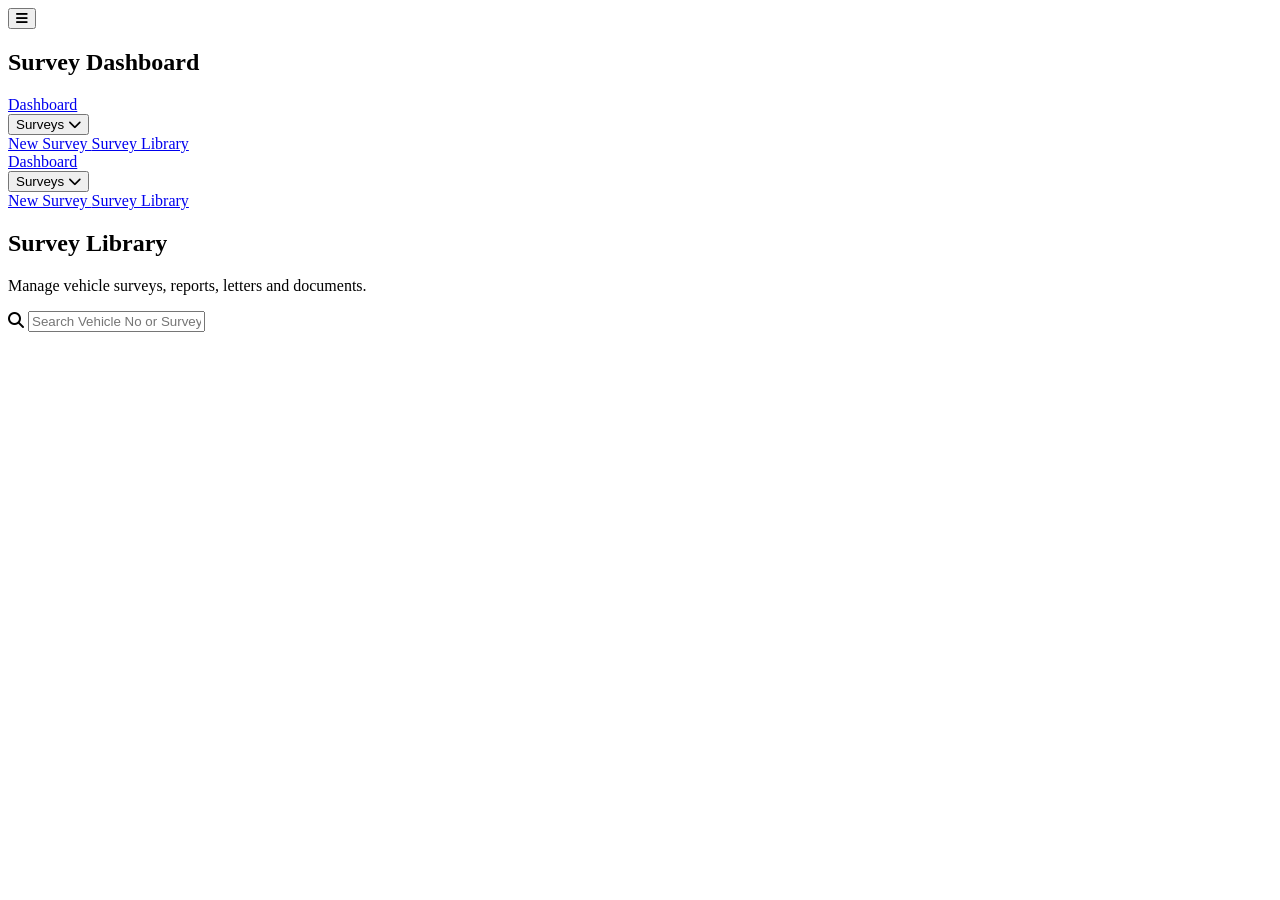
==== survey-library.html @ 373b01b8 "Add files via upload" ====
<!DOCTYPE html>
<html lang="en">

<head>

    <meta charset="UTF-8">
    <meta name="viewport"
          content="width=device-width, initial-scale=1.0">

    <title>Survey Library</title>

    <link rel="stylesheet"
          href="../css/common.css">

    <link rel="stylesheet"
          href="../css/survey-library.css">

    <link rel="stylesheet"
          href="https://cdnjs.cloudflare.com/ajax/libs/font-awesome/6.5.1/css/all.min.css">

</head>

<body>

<header class="navbar">

    <div class="nav-left">

        <button class="hamburger"
                id="hamburger">

            <i class="fas fa-bars"></i>

        </button>

        <h2 class="logo">
            Survey Dashboard
        </h2>

    </div>

    <nav class="desktop-nav">

        <a href="../index.html">
            Dashboard
        </a>

        <div class="dropdown">

            <button class="drop-btn">

                Surveys

                <i class="fas fa-chevron-down"></i>

            </button>

            <div class="dropdown-content">

                <a href="survey-new.html">
                    New Survey
                </a>

                <a href="survey-library.html">
                    Survey Library
                </a>

            </div>

        </div>

    </nav>

</header>

<aside class="sidebar"
       id="sidebar">

    <a href="../index.html">
        Dashboard
    </a>

    <div class="mobile-dropdown">

        <button id="mobileSurveyBtn">

            Surveys

            <i class="fas fa-chevron-down"></i>

        </button>

        <div id="mobileSurveyMenu">

            <a href="survey-new.html">
                New Survey
            </a>

            <a href="survey-library.html">
                Survey Library
            </a>

        </div>

    </div>

</aside>

<div class="overlay"
     id="overlay"></div>

<main class="library-container">

    <section class="page-header">

        <h1>
            Survey Library
        </h1>

        <p>
            Manage vehicle surveys, reports,
            letters and documents.
        </p>

    </section>

    <!-- SEARCH -->

    <section class="search-section card">

        <div class="search-box">

            <i class="fas fa-search"></i>

            <input type="text"
                   id="searchInput"
                   placeholder="Search Vehicle No or Survey No">

        </div>

    </section>

    <!-- VEHICLE LIST -->

    <section id="surveyContainer">

    </section>

</main>

<script src="../js/navbar.js"></script>
<script src="../js/survey-library.js"></script>

</body>

</html>
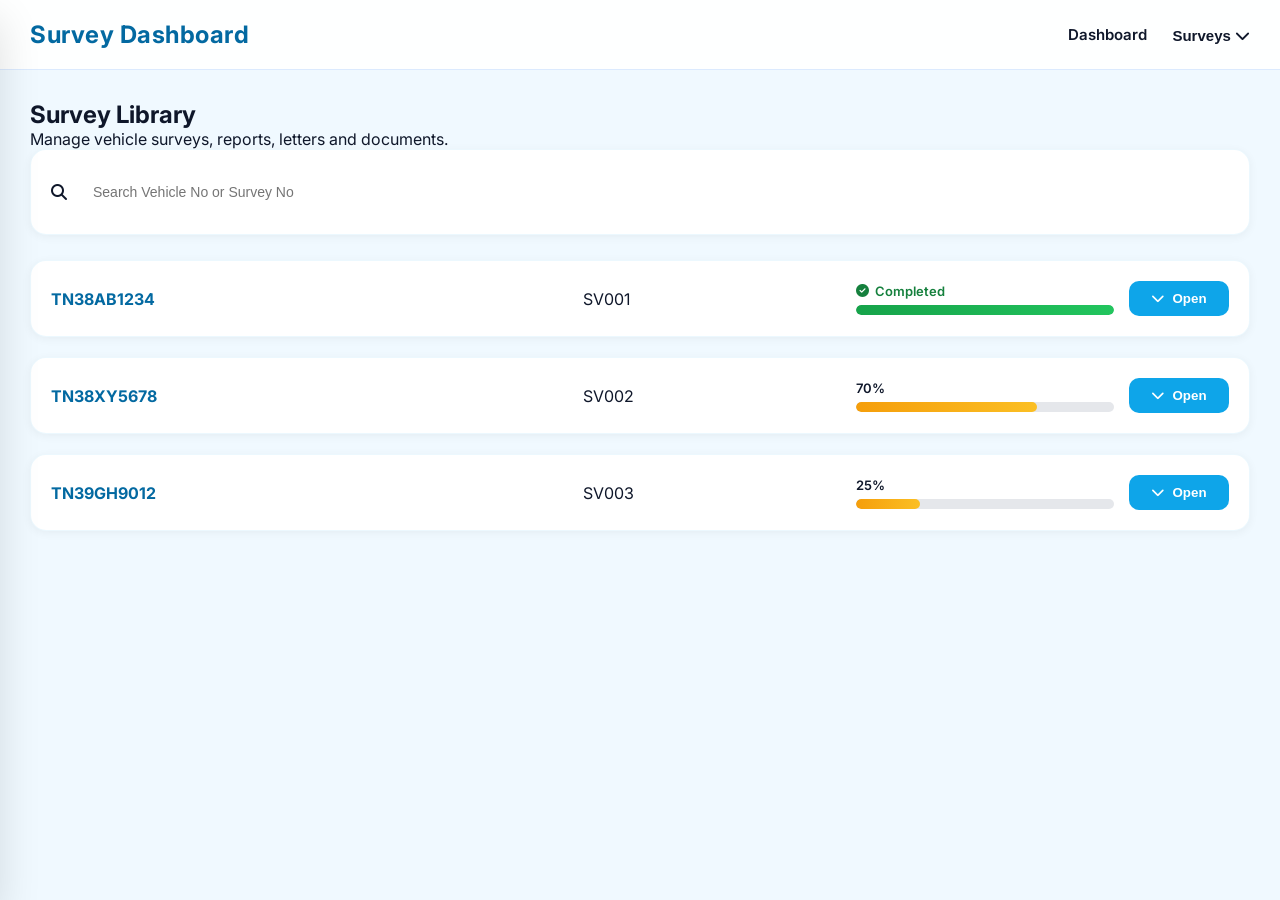
==== commit bf9f93af: "Refactor HTML structure and remove redundant paths" ====
--- a/survey-library.html
+++ b/survey-library.html
@@ -10,10 +10,10 @@
     <title>Survey Library</title>
 
     <link rel="stylesheet"
-          href="../css/common.css">
+          href="common.css">
 
     <link rel="stylesheet"
-          href="../css/survey-library.css">
+          href="survey-library.css">
 
     <link rel="stylesheet"
           href="https://cdnjs.cloudflare.com/ajax/libs/font-awesome/6.5.1/css/all.min.css">
@@ -148,9 +148,9 @@
 
 </main>
 
-<script src="../js/navbar.js"></script>
-<script src="../js/survey-library.js"></script>
+<script src="navbar.js"></script>
+<script src="survey-library.js"></script>
 
 </body>
 
-</html>+</html>
--- a/common.css
+++ b/common.css
@@ -0,0 +1,574 @@
+/* =========================
+   GOOGLE FONT
+========================= */
+
+@import url('https://fonts.googleapis.com/css2?family=Inter:wght@300;400;500;600;700&display=swap');
+
+/* =========================
+   ROOT VARIABLES
+========================= */
+
+:root {
+
+    /* Ocean Blue Serenity */
+
+    --primary: #0ea5e9;
+    --primary-dark: #0369a1;
+    --primary-light: #38bdf8;
+
+    --secondary: #06b6d4;
+
+    --background: #f0f9ff;
+    --card-bg: #ffffff;
+
+    --text-dark: #0f172a;
+    --text-light: #64748b;
+
+    --border: #dbeafe;
+
+    --success: #22c55e;
+    --warning: #f59e0b;
+    --danger: #ef4444;
+
+    --shadow-sm: 0 2px 10px rgba(0,0,0,.05);
+    --shadow-md: 0 10px 25px rgba(0,0,0,.08);
+    --shadow-lg: 0 20px 40px rgba(0,0,0,.12);
+
+    --radius-sm: 10px;
+    --radius-md: 16px;
+    --radius-lg: 24px;
+
+    --transition: all .3s ease;
+
+}
+
+/* =========================
+   RESET
+========================= */
+
+*{
+    margin:0;
+    padding:0;
+    box-sizing:border-box;
+}
+
+html{
+    scroll-behavior:smooth;
+}
+
+body{
+    font-family:'Inter',sans-serif;
+    background:var(--background);
+    color:var(--text-dark);
+    min-height:100vh;
+    overflow-x:hidden;
+}
+
+/* =========================
+   SCROLLBAR
+========================= */
+
+::-webkit-scrollbar{
+    width:8px;
+}
+
+::-webkit-scrollbar-track{
+    background:#e0f2fe;
+}
+
+::-webkit-scrollbar-thumb{
+    background:var(--primary);
+    border-radius:50px;
+}
+
+/* =========================
+   LINKS
+========================= */
+
+a{
+    text-decoration:none;
+    color:inherit;
+}
+
+/* =========================
+   BUTTONS
+========================= */
+
+.btn,
+.action-btn{
+
+    border:none;
+    cursor:pointer;
+
+    background:
+    linear-gradient(
+    135deg,
+    var(--primary),
+    var(--secondary));
+
+    color:white;
+
+    border-radius:var(--radius-sm);
+
+    font-weight:600;
+
+    transition:var(--transition);
+}
+
+.btn:hover,
+.action-btn:hover{
+
+    transform:translateY(-3px);
+
+    box-shadow:var(--shadow-md);
+}
+
+/* =========================
+   CARD SYSTEM
+========================= */
+
+.card{
+
+    background:var(--card-bg);
+
+    border-radius:var(--radius-md);
+
+    box-shadow:var(--shadow-sm);
+
+    transition:var(--transition);
+
+    border:1px solid rgba(14,165,233,.08);
+}
+
+.card:hover{
+
+    transform:translateY(-5px);
+
+    box-shadow:var(--shadow-md);
+}
+
+/* =========================
+   NAVBAR
+========================= */
+
+.navbar{
+
+    position:sticky;
+    top:0;
+    z-index:1000;
+
+    height:70px;
+
+    display:flex;
+    justify-content:space-between;
+    align-items:center;
+
+    padding:0 30px;
+
+    background:rgba(255,255,255,.9);
+
+    backdrop-filter:blur(12px);
+
+    border-bottom:
+    1px solid var(--border);
+}
+
+.logo{
+
+    color:var(--primary-dark);
+
+    font-weight:700;
+
+    letter-spacing:.5px;
+}
+
+/* =========================
+   NAV LEFT
+========================= */
+
+.nav-left{
+
+    display:flex;
+    align-items:center;
+    gap:15px;
+}
+
+/* =========================
+   DESKTOP NAV
+========================= */
+
+.desktop-nav{
+
+    display:flex;
+    align-items:center;
+    gap:25px;
+}
+
+.desktop-nav a,
+.drop-btn{
+
+    position:relative;
+
+    background:none;
+    border:none;
+
+    cursor:pointer;
+
+    color:var(--text-dark);
+
+    font-size:15px;
+    font-weight:600;
+
+    transition:var(--transition);
+}
+
+/* underline animation */
+
+.desktop-nav a::after,
+.drop-btn::after{
+
+    content:'';
+
+    position:absolute;
+
+    left:0;
+    bottom:-8px;
+
+    width:0;
+
+    height:3px;
+
+    background:var(--primary);
+
+    border-radius:50px;
+
+    transition:.3s ease;
+}
+
+.desktop-nav a:hover::after,
+.desktop-nav a.active::after,
+.drop-btn:hover::after{
+
+    width:100%;
+}
+
+.desktop-nav a:hover,
+.drop-btn:hover{
+
+    color:var(--primary-dark);
+}
+
+/* =========================
+   DROPDOWN
+========================= */
+
+.dropdown{
+
+    position:relative;
+}
+
+.dropdown-content{
+
+    position:absolute;
+
+    top:45px;
+    right:0;
+
+    width:220px;
+
+    background:white;
+
+    border-radius:var(--radius-md);
+
+    box-shadow:var(--shadow-lg);
+
+    overflow:hidden;
+
+    opacity:0;
+    visibility:hidden;
+
+    transform:translateY(10px);
+
+    transition:var(--transition);
+}
+
+.dropdown:hover .dropdown-content{
+
+    opacity:1;
+    visibility:visible;
+
+    transform:translateY(0);
+}
+
+.dropdown-content a{
+
+    display:block;
+
+    padding:14px 18px;
+}
+
+.dropdown-content a:hover{
+
+    background:#eff6ff;
+}
+
+/* =========================
+   HAMBURGER
+========================= */
+
+.hamburger{
+
+    display:none;
+
+    border:none;
+    background:none;
+
+    font-size:24px;
+
+    cursor:pointer;
+
+    color:var(--primary-dark);
+}
+
+/* =========================
+   SIDEBAR
+========================= */
+
+.sidebar{
+
+    position:fixed;
+
+    top:0;
+    left:-280px;
+
+    width:280px;
+    height:100vh;
+
+    background:white;
+
+    z-index:1200;
+
+    padding-top:90px;
+
+    transition:.35s ease;
+
+    box-shadow:var(--shadow-lg);
+}
+
+.sidebar.show{
+
+    left:0;
+}
+
+.sidebar a,
+.mobile-dropdown button{
+
+    display:block;
+
+    width:100%;
+
+    padding:16px 25px;
+
+    text-align:left;
+
+    background:none;
+    border:none;
+
+    cursor:pointer;
+
+    font-size:15px;
+    font-weight:600;
+
+    color:var(--text-dark);
+}
+
+.sidebar a:hover,
+.mobile-dropdown button:hover{
+
+    background:#eff6ff;
+}
+
+/* =========================
+   MOBILE SUB MENU
+========================= */
+
+#mobileSurveyMenu{
+
+    max-height:0;
+
+    overflow:hidden;
+
+    transition:.3s ease;
+}
+
+#mobileSurveyMenu.open{
+
+    max-height:300px;
+}
+
+#mobileSurveyMenu a{
+
+    padding-left:45px;
+    font-size:14px;
+}
+
+/* =========================
+   OVERLAY
+========================= */
+
+.overlay{
+
+    position:fixed;
+
+    inset:0;
+
+    background:rgba(0,0,0,.35);
+
+    opacity:0;
+    visibility:hidden;
+
+    transition:.3s ease;
+
+    z-index:1100;
+}
+
+.overlay.show{
+
+    opacity:1;
+    visibility:visible;
+}
+
+/* =========================
+   TABLES
+========================= */
+
+table{
+    width:100%;
+}
+
+th{
+    color:var(--text-dark);
+}
+
+td{
+    color:var(--text-light);
+}
+
+/* =========================
+   FORM CONTROLS
+========================= */
+
+input,
+select,
+textarea{
+
+    width:100%;
+
+    padding:14px;
+
+    border-radius:var(--radius-sm);
+
+    border:1px solid var(--border);
+
+    outline:none;
+
+    transition:var(--transition);
+
+    font-size:14px;
+}
+
+input:focus,
+select:focus,
+textarea:focus{
+
+    border-color:var(--primary);
+
+    box-shadow:
+    0 0 0 4px
+    rgba(14,165,233,.15);
+}
+
+/* =========================
+   ANIMATIONS
+========================= */
+
+@keyframes fadeUp{
+
+    from{
+        opacity:0;
+        transform:translateY(25px);
+    }
+
+    to{
+        opacity:1;
+        transform:translateY(0);
+    }
+}
+
+@keyframes fadeIn{
+
+    from{
+        opacity:0;
+    }
+
+    to{
+        opacity:1;
+    }
+}
+
+.fade-up{
+    animation:fadeUp .6s ease;
+}
+
+.fade-in{
+    animation:fadeIn .5s ease;
+}
+
+/* =========================
+   RESPONSIVE
+========================= */
+
+/* Tablet */
+
+@media (max-width:991px){
+
+    .desktop-nav{
+        display:none;
+    }
+
+    .hamburger{
+        display:block;
+    }
+
+    .navbar{
+        padding:0 20px;
+    }
+}
+
+/* Mobile */
+
+@media (max-width:767px){
+
+    .navbar{
+
+        height:65px;
+
+        padding:0 15px;
+    }
+
+    .logo{
+
+        font-size:18px;
+    }
+
+    .sidebar{
+
+        width:260px;
+        left:-260px;
+    }
+
+    .card{
+
+        border-radius:14px;
+    }
+}
--- a/survey-library.css
+++ b/survey-library.css
@@ -0,0 +1,430 @@
+.library-container {
+
+    padding: 30px;
+}
+
+.search-section {
+
+    padding: 20px;
+
+    margin-bottom: 25px;
+}
+
+.search-box {
+
+    display: flex;
+
+    align-items: center;
+
+    gap: 12px;
+}
+
+.search-box input {
+
+    border: none;
+
+    outline: none;
+
+    width: 100%;
+
+    background: transparent;
+}
+
+/* VEHICLE CARD */
+
+.vehicle-card {
+
+    margin-bottom: 20px;
+
+    overflow: hidden;
+}
+
+.vehicle-header {
+
+    padding: 20px;
+
+    display: grid;
+
+    grid-template-columns:
+        2fr
+        1fr
+        1fr
+        100px;
+
+    align-items: center;
+
+    gap: 15px;
+}
+
+.vehicle-header strong {
+
+    color: var(--primary-dark);
+}
+
+.open-btn {
+
+    border: none;
+
+    padding: 10px 18px;
+
+    border-radius: 10px;
+
+    cursor: pointer;
+
+    font-weight: 600;
+
+    transition: .3s;
+
+    display: flex;
+
+    align-items: center;
+
+    justify-content: center;
+
+    gap: 8px;
+}
+
+.open-btn.open {
+
+    background: var(--primary);
+
+    color: white;
+}
+
+.open-btn.close {
+
+    background: #ef4444;
+
+    color: white;
+}
+
+.open-btn.close:hover {
+
+    background: #dc2626;
+}
+
+.vehicle-content {
+
+    display: none;
+
+    border-top:
+        1px solid var(--border);
+
+    padding: 20px;
+}
+
+.vehicle-card.active .vehicle-content {
+
+    display: block;
+}
+
+/* FOLDERS */
+
+.folder {
+
+    border: 1px solid var(--border);
+
+    border-radius: 14px;
+
+    margin-bottom: 15px;
+
+    overflow: hidden;
+}
+
+.folder-header {
+
+    padding: 16px 20px;
+
+    background: #f8fafc;
+
+    cursor: pointer;
+
+    display: flex;
+
+    justify-content: space-between;
+
+    align-items: center;
+
+    font-weight: 600;
+}
+
+.folder-content {
+
+    display: none;
+
+    padding: 15px 20px;
+}
+
+.folder.active .folder-content {
+
+    display: block;
+}
+
+.folder-item {
+
+    display: flex;
+
+    justify-content: space-between;
+
+    align-items: center;
+
+    padding: 12px 0;
+
+    border-bottom:
+        1px solid #eef2f7;
+}
+
+.folder-item:last-child {
+
+    border-bottom: none;
+}
+
+/* EDIT BUTTON */
+
+.edit-btn {
+
+    border: none;
+
+    background: #dbeafe;
+
+    color: var(--primary-dark);
+
+    padding: 8px 14px;
+
+    border-radius: 8px;
+
+    cursor: pointer;
+
+    font-weight: 600;
+}
+
+.edit-btn:hover {
+
+    background: var(--primary);
+
+    color: white;
+}
+
+/* SUB FOLDER */
+
+.sub-folder {
+
+    margin-top: 15px;
+
+    border: 1px solid #e5e7eb;
+
+    border-radius: 12px;
+
+    overflow: hidden;
+}
+
+.sub-folder-header {
+
+    background: #f8fafc;
+
+    padding: 14px 18px;
+
+    cursor: pointer;
+
+    font-weight: 600;
+}
+
+.sub-folder-content {
+
+    display: none;
+
+    padding: 15px;
+}
+
+.sub-folder.active .sub-folder-content {
+
+    display: block;
+}
+
+@media(max-width:767px){
+
+    .library-container{
+
+        padding:20px;
+    }
+
+    .vehicle-header{
+
+        grid-template-columns:1fr;
+
+        gap:10px;
+    }
+
+    .open-btn{
+
+        width:100%;
+    }
+
+    .folder-item{
+
+        flex-direction:column;
+
+        align-items:flex-start;
+
+        gap:10px;
+    }
+
+    .edit-btn{
+
+        width:100%;
+    }
+}
+.status-badge {
+
+    display: inline-flex;
+
+    align-items: center;
+
+    justify-content: center;
+
+    min-width: 100px;
+
+    padding: 8px 14px;
+
+    border-radius: 30px;
+
+    font-size: 13px;
+
+    font-weight: 600;
+}
+
+/* Completed */
+
+.status-completed {
+
+    background: #dcfce7;
+
+    color: #166534;
+}
+
+/* In Progress */
+
+.status-progress {
+
+    background: #fef3c7;
+
+    color: #92400e;
+}
+
+/* Draft */
+
+.status-draft {
+
+    background: #e2e8f0;
+
+    color: #334155;
+}
+
+/* Pending */
+
+.status-pending {
+
+    background: #fee2e2;
+
+    color: #b91c1c;
+}
+.open-btn {
+
+    border: none;
+
+    padding: 10px 18px;
+
+    border-radius: 10px;
+
+    cursor: pointer;
+
+    font-weight: 600;
+
+    transition: .3s;
+}
+
+/* OPEN */
+
+.open-btn.open {
+
+    background: var(--primary);
+
+    color: white;
+}
+
+/* CLOSE */
+
+.open-btn.close {
+
+    background: #ef4444;
+
+    color: white;
+}
+
+.open-btn.close:hover {
+
+    background: #dc2626;
+}
+.completion-container {
+
+    min-width: 180px;
+}
+
+.completion-top {
+
+    display: flex;
+
+    align-items: center;
+
+    margin-bottom: 6px;
+
+    font-size: 13px;
+
+    font-weight: 600;
+}
+
+.completion-bar {
+
+    height: 10px;
+
+    background: #e5e7eb;
+
+    border-radius: 50px;
+
+    overflow: hidden;
+}
+
+.completion-fill {
+
+    height: 100%;
+
+    border-radius: 50px;
+
+    background: linear-gradient(
+        90deg,
+        #f59e0b,
+        #fbbf24
+    );
+
+    transition: width .4s ease;
+}
+
+.completion-fill.completed {
+
+    background: linear-gradient(
+        90deg,
+        #16a34a,
+        #22c55e
+    );
+}
+
+.completed-label {
+
+    display: flex;
+
+    align-items: center;
+
+    gap: 6px;
+
+    color: #15803d;
+}
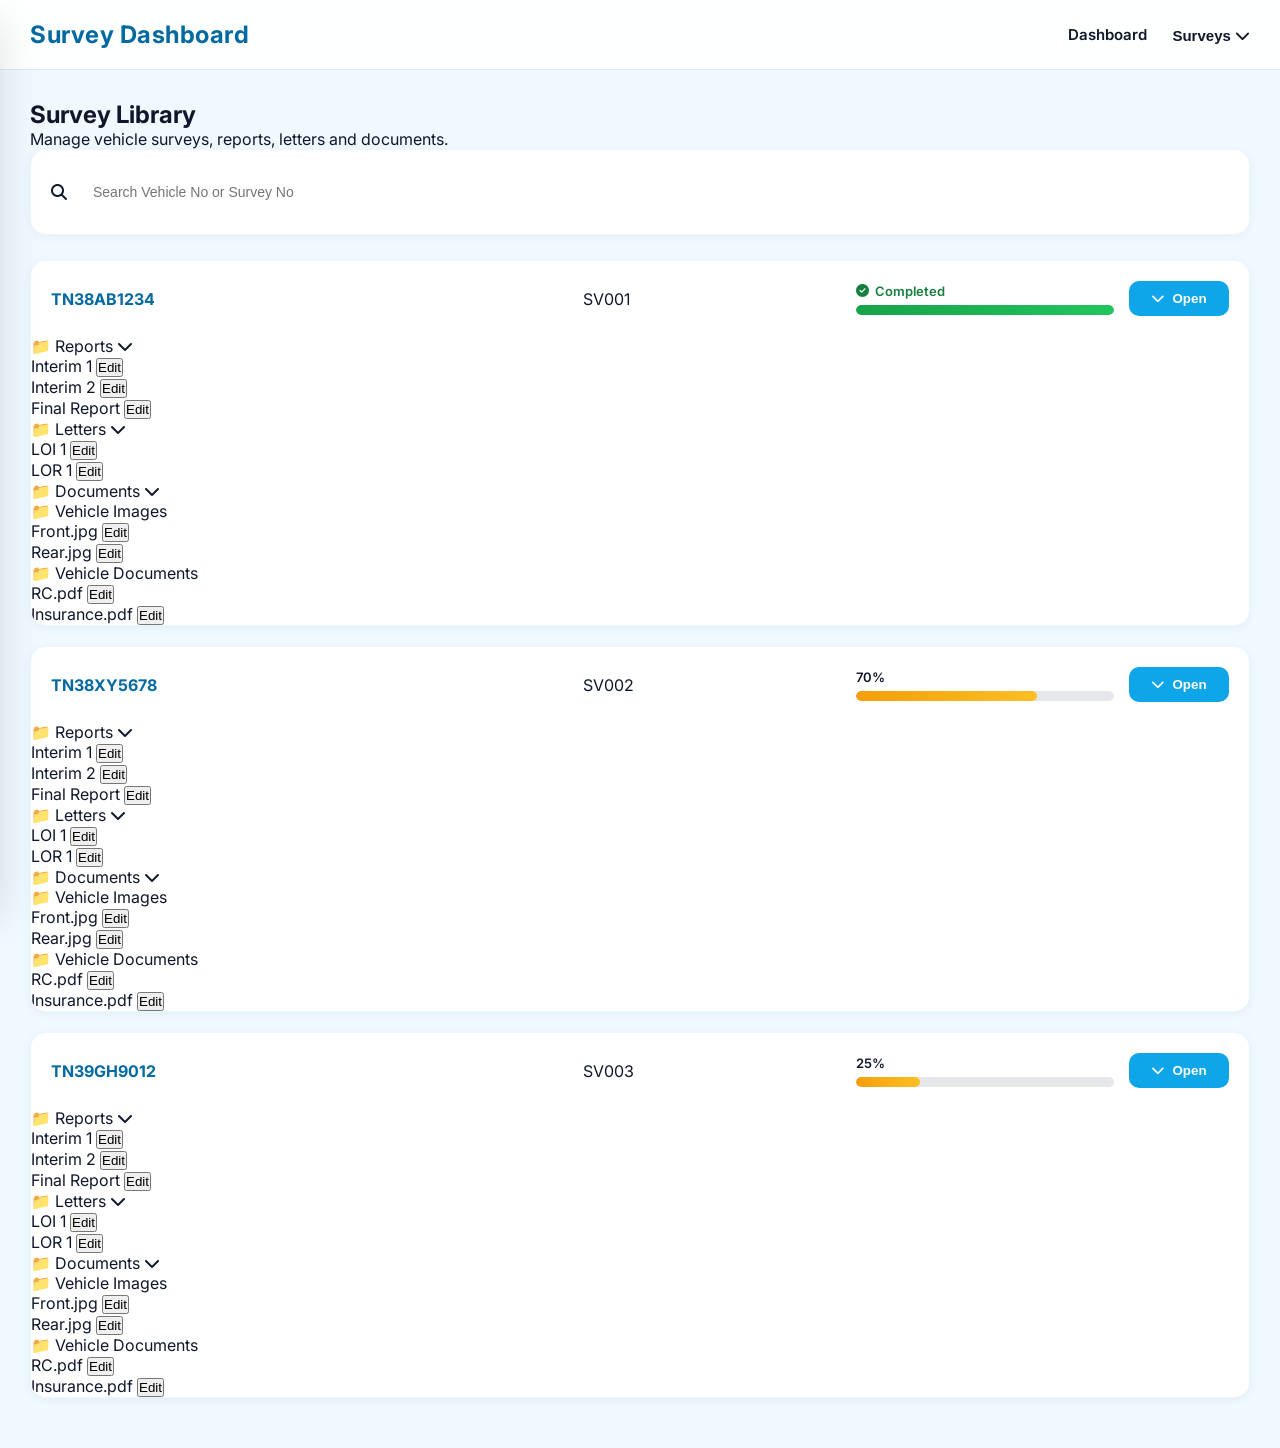
==== commit 4fbf5d7c: "Update survey-library.html" ====
--- a/survey-library.html
+++ b/survey-library.html
@@ -41,7 +41,7 @@
 
     <nav class="desktop-nav">
 
-        <a href="../index.html">
+        <a href="index.html">
             Dashboard
         </a>
 
@@ -76,7 +76,7 @@
 <aside class="sidebar"
        id="sidebar">
 
-    <a href="../index.html">
+    <a href="index.html">
         Dashboard
     </a>
 
--- a/common.css
+++ b/common.css
@@ -571,4 +571,25 @@
 
         border-radius:14px;
     }
-}+}
+html{
+    font-size:16px;
+}
+
+@media (max-width:992px){
+    html{
+        font-size:15px;
+    }
+}
+
+@media (max-width:768px){
+    html{
+        font-size:14px;
+    }
+}
+
+@media (max-width:480px){
+    html{
+        font-size:13px;
+    }
+}
--- a/survey-library.css
+++ b/survey-library.css
@@ -103,255 +103,114 @@
     background: #dc2626;
 }
 
-.vehicle-content {
-
-    display: none;
-
-    border-top:
-        1px solid var(--border);
-
-    padding: 20px;
-}
-
-.vehicle-card.active .vehicle-content {
-
-    display: block;
-}
-
-/* FOLDERS */
-
-.folder {
-
-    border: 1px solid var(--border);
-
-    border-radius: 14px;
-
-    margin-bottom: 15px;
-
-    overflow: hidden;
-}
-
-.folder-header {
-
-    padding: 16px 20px;
-
-    background: #f8fafc;
+
+@media(max-width:767px){
+
+    .library-container{
+
+        padding:20px;
+    }
+
+    .vehicle-header{
+
+        grid-template-columns:1fr;
+
+        gap:10px;
+        word-break:break-word;
+    }
+
+    .open-btn{
+
+        width:100%;
+    }
+
+    .folder-item{
+
+        flex-direction:column;
+
+        align-items:flex-start;
+
+        gap:10px;
+    }
+}
+.status-badge {
+
+    display: inline-flex;
+
+    align-items: center;
+
+    justify-content: center;
+
+    min-width: 100px;
+
+    padding: 8px 14px;
+
+    border-radius: 30px;
+
+    font-size: 13px;
+
+    font-weight: 600;
+}
+
+/* Completed */
+
+.status-completed {
+
+    background: #dcfce7;
+
+    color: #166534;
+}
+
+/* In Progress */
+
+.status-progress {
+
+    background: #fef3c7;
+
+    color: #92400e;
+}
+
+/* Draft */
+
+.status-draft {
+
+    background: #e2e8f0;
+
+    color: #334155;
+}
+
+/* Pending */
+
+.status-pending {
+
+    background: #fee2e2;
+
+    color: #b91c1c;
+}
+.open-btn {
+
+    border: none;
+
+    padding: 10px 18px;
+
+    border-radius: 10px;
 
     cursor: pointer;
 
-    display: flex;
-
-    justify-content: space-between;
-
-    align-items: center;
-
-    font-weight: 600;
-}
-
-.folder-content {
-
-    display: none;
-
-    padding: 15px 20px;
-}
-
-.folder.active .folder-content {
-
-    display: block;
-}
-
-.folder-item {
-
-    display: flex;
-
-    justify-content: space-between;
-
-    align-items: center;
-
-    padding: 12px 0;
-
-    border-bottom:
-        1px solid #eef2f7;
-}
-
-.folder-item:last-child {
-
-    border-bottom: none;
-}
-
-/* EDIT BUTTON */
-
-.edit-btn {
-
-    border: none;
-
-    background: #dbeafe;
-
-    color: var(--primary-dark);
-
-    padding: 8px 14px;
-
-    border-radius: 8px;
-
-    cursor: pointer;
-
-    font-weight: 600;
-}
-
-.edit-btn:hover {
+    font-weight: 600;
+
+    transition: .3s;
+}
+
+/* OPEN */
+
+.open-btn.open {
 
     background: var(--primary);
 
     color: white;
 }
 
-/* SUB FOLDER */
-
-.sub-folder {
-
-    margin-top: 15px;
-
-    border: 1px solid #e5e7eb;
-
-    border-radius: 12px;
-
-    overflow: hidden;
-}
-
-.sub-folder-header {
-
-    background: #f8fafc;
-
-    padding: 14px 18px;
-
-    cursor: pointer;
-
-    font-weight: 600;
-}
-
-.sub-folder-content {
-
-    display: none;
-
-    padding: 15px;
-}
-
-.sub-folder.active .sub-folder-content {
-
-    display: block;
-}
-
-@media(max-width:767px){
-
-    .library-container{
-
-        padding:20px;
-    }
-
-    .vehicle-header{
-
-        grid-template-columns:1fr;
-
-        gap:10px;
-    }
-
-    .open-btn{
-
-        width:100%;
-    }
-
-    .folder-item{
-
-        flex-direction:column;
-
-        align-items:flex-start;
-
-        gap:10px;
-    }
-
-    .edit-btn{
-
-        width:100%;
-    }
-}
-.status-badge {
-
-    display: inline-flex;
-
-    align-items: center;
-
-    justify-content: center;
-
-    min-width: 100px;
-
-    padding: 8px 14px;
-
-    border-radius: 30px;
-
-    font-size: 13px;
-
-    font-weight: 600;
-}
-
-/* Completed */
-
-.status-completed {
-
-    background: #dcfce7;
-
-    color: #166534;
-}
-
-/* In Progress */
-
-.status-progress {
-
-    background: #fef3c7;
-
-    color: #92400e;
-}
-
-/* Draft */
-
-.status-draft {
-
-    background: #e2e8f0;
-
-    color: #334155;
-}
-
-/* Pending */
-
-.status-pending {
-
-    background: #fee2e2;
-
-    color: #b91c1c;
-}
-.open-btn {
-
-    border: none;
-
-    padding: 10px 18px;
-
-    border-radius: 10px;
-
-    cursor: pointer;
-
-    font-weight: 600;
-
-    transition: .3s;
-}
-
-/* OPEN */
-
-.open-btn.open {
-
-    background: var(--primary);
-
-    color: white;
-}
-
 /* CLOSE */
 
 .open-btn.close {
@@ -367,7 +226,8 @@
 }
 .completion-container {
 
-    min-width: 180px;
+    min-width: 120px;
+    width: 100%;
 }
 
 .completion-top {
@@ -427,4 +287,4 @@
     gap: 6px;
 
     color: #15803d;
-}+}
